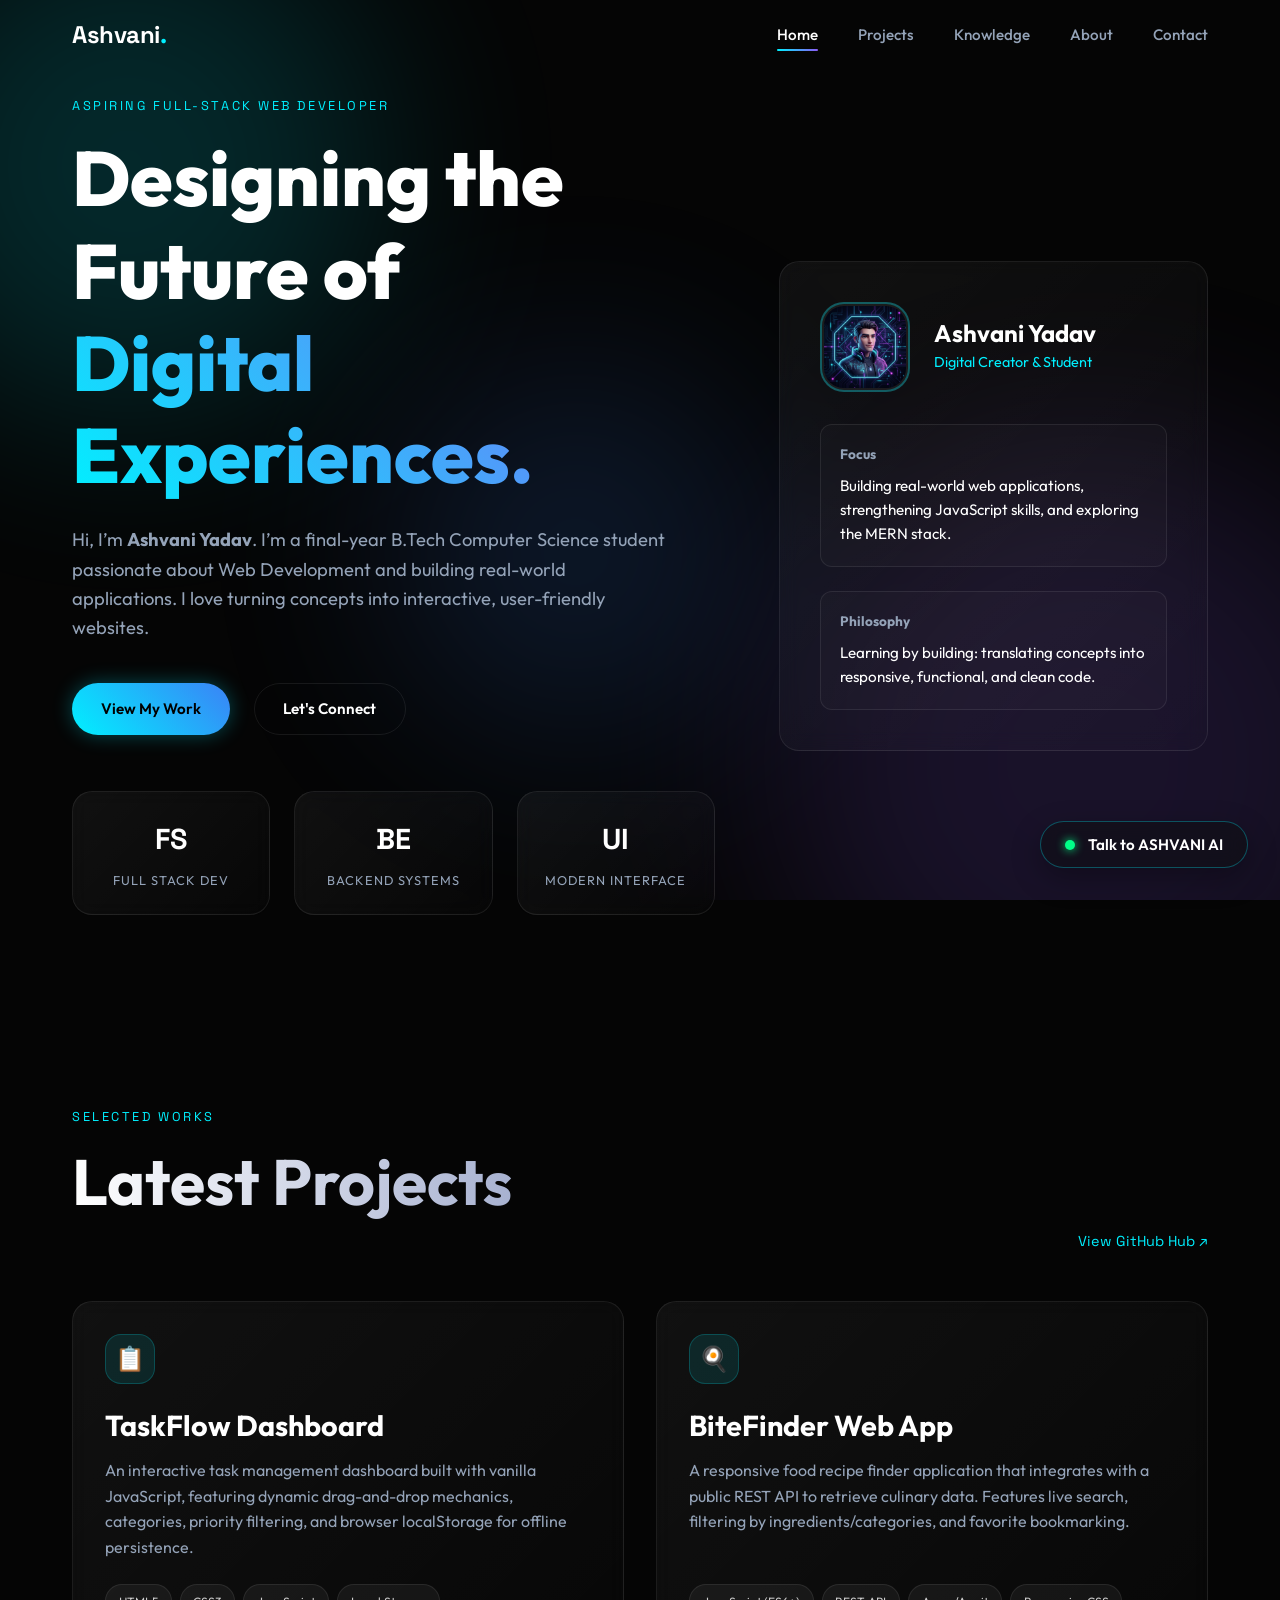
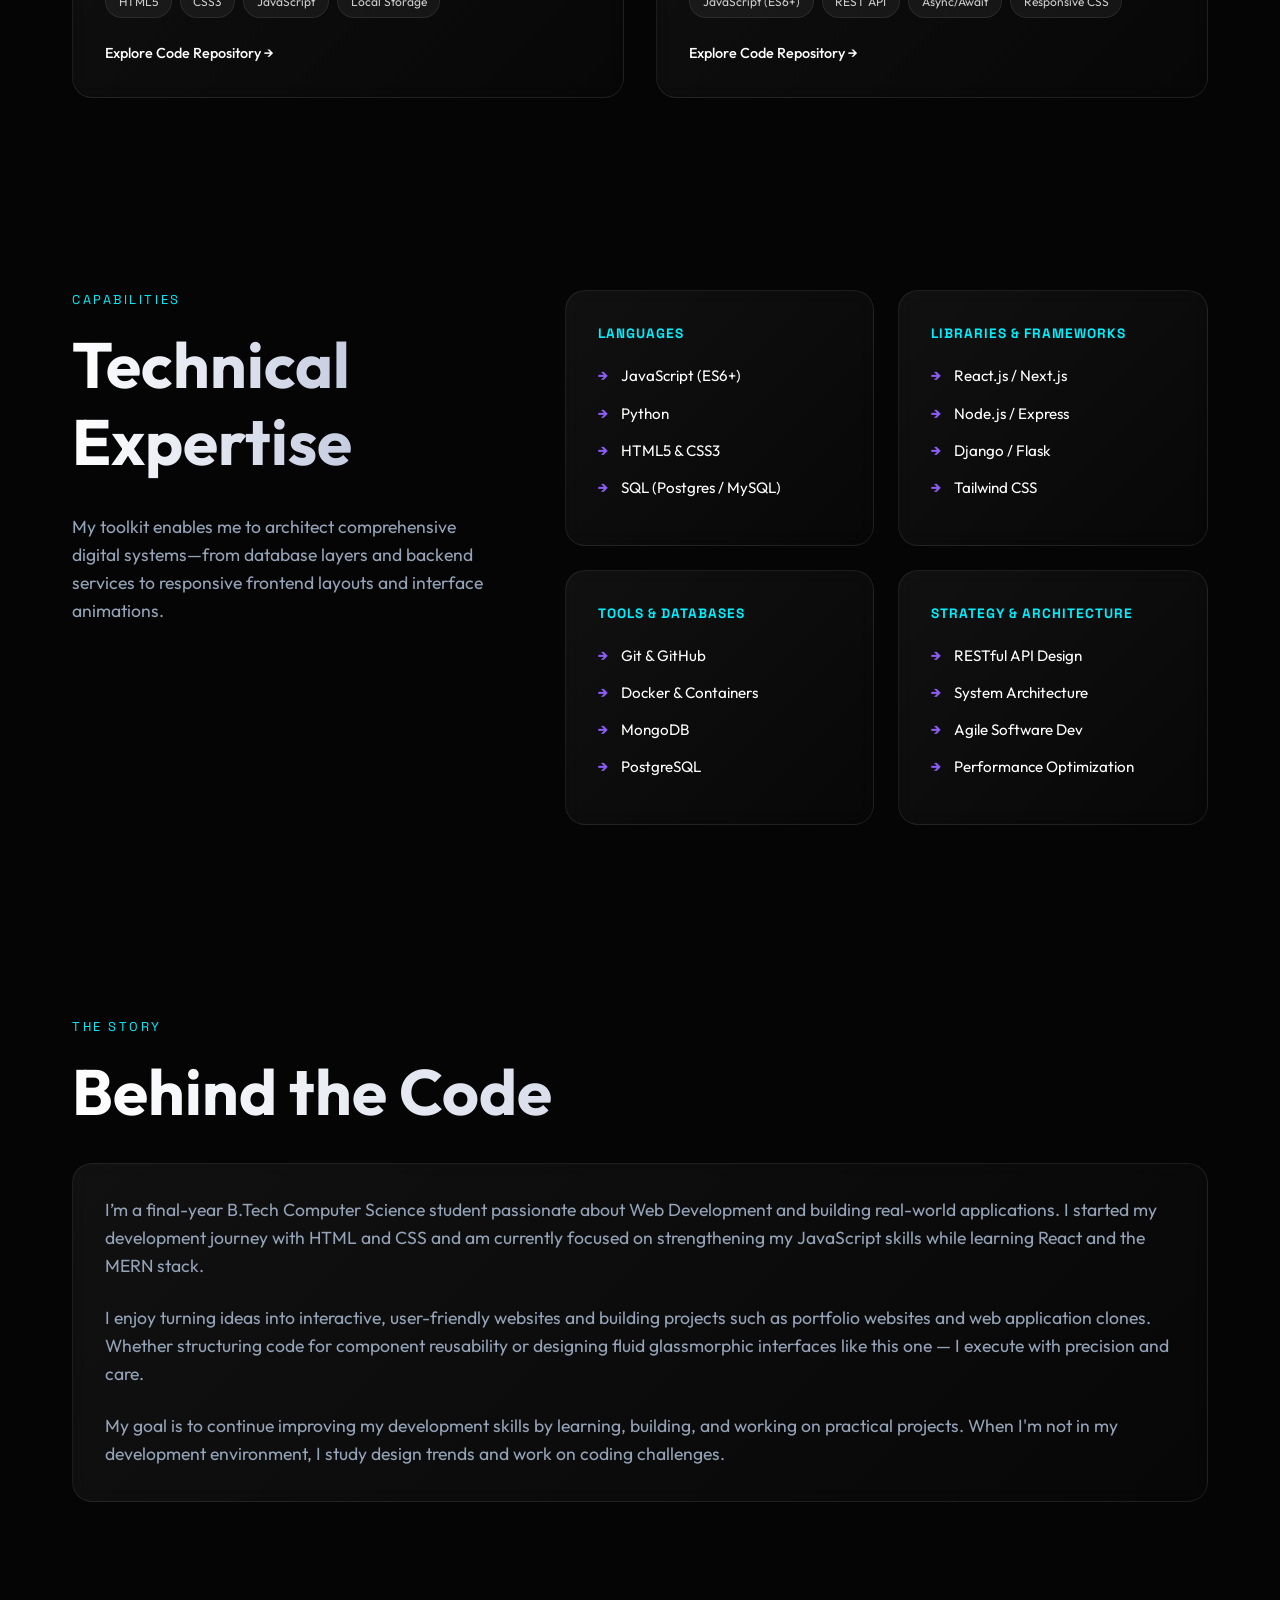
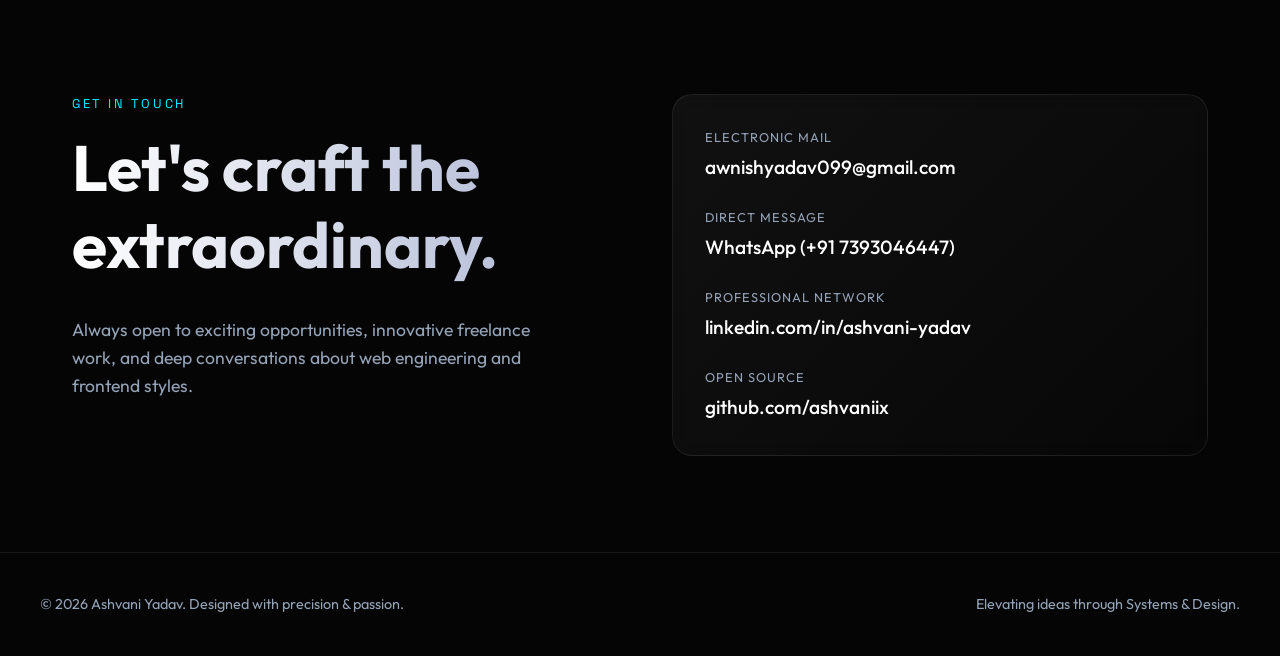
==== index.html @ 5582732b "Create personal portfolio website" ====
<!DOCTYPE html>
<html lang="en">
<head>
  <meta charset="UTF-8">
  <meta name="viewport" content="width=device-width, initial-scale=1.0">
  <title>Ashvani Yadav | Portfolio</title>
  <meta name="description" content="Ashvani Yadav is a final-year B.Tech CSE student and aspiring Full-Stack Web Developer passionate about building interactive, user-friendly web applications.">
  <link rel="stylesheet" href="style.css">
</head>
<body>

  <!-- Background Orbs for Dynamic Vibe -->
  <div class="bg-orbs">
    <div class="orb orb-1"></div>
    <div class="orb orb-2"></div>
    <div class="orb orb-3"></div>
  </div>

  <!-- Header / Navigation -->
  <header>
    <div class="nav-container">
      <a href="#home" class="logo">Ashvani<span>.</span></a>
      <nav class="nav-links">
        <a href="#home" class="active">Home</a>
        <a href="#projects">Projects</a>
        <a href="#skills">Knowledge</a>
        <a href="#about">About</a>
        <a href="#contact">Contact</a>
      </nav>
      <button class="mobile-menu-btn">☰</button>
    </div>
  </header>

  <!-- Main Content -->
  <main>
    
    <!-- Hero Section -->
    <section id="home" class="hero">
      <div class="hero-grid">
        <div class="hero-content reveal">
          <span class="section-tag">Aspiring Full-Stack Web Developer</span>
          <h1>Designing the Future of <span>Digital Experiences.</span></h1>
          <p>Hi, I’m <strong>Ashvani Yadav</strong>. I’m a final-year B.Tech Computer Science student passionate about Web Development and building real-world applications. I love turning concepts into interactive, user-friendly websites.</p>
          
          <div class="hero-actions">
            <a href="#projects" class="btn btn-primary">View My Work</a>
            <a href="#contact" class="btn btn-outline">Let's Connect</a>
          </div>

          <div class="stats-grid">
            <div class="glass-card stat-card">
              <div class="stat-value">FS</div>
              <div class="stat-label">Full Stack Dev</div>
            </div>
            <div class="glass-card stat-card">
              <div class="stat-value">BE</div>
              <div class="stat-label">Backend Systems</div>
            </div>
            <div class="glass-card stat-card">
              <div class="stat-value">UI</div>
              <div class="stat-label">Modern Interface</div>
            </div>
          </div>
        </div>

        <div class="hero-visual reveal">
          <div class="glass-card profile-card">
            <div class="profile-header">
              <img src="profile_avatar.png" alt="Ashvani Yadav Avatar" class="profile-img">
              <div class="profile-info">
                <h3>Ashvani Yadav</h3>
                <p>Digital Creator & Student</p>
              </div>
            </div>
            
            <div class="profile-details">
              <div class="detail-item">
                <h4>Focus</h4>
                <p>Building real-world web applications, strengthening JavaScript skills, and exploring the MERN stack.</p>
              </div>
              <div class="detail-item">
                <h4>Philosophy</h4>
                <p>Learning by building: translating concepts into responsive, functional, and clean code.</p>
              </div>
            </div>
          </div>
        </div>
      </div>
    </section>

    <!-- Projects Section -->
    <section id="projects" class="reveal">
      <div class="projects-header">
        <div>
          <span class="section-tag">Selected Works</span>
          <h2 class="section-title">Latest Projects</h2>
        </div>
        <a href="https://github.com/ashvaniix" target="_blank" class="view-all">View GitHub Hub ↗</a>
      </div>

      <div class="projects-grid">
        <!-- Project 1 -->
        <article class="glass-card project-card">
          <div class="project-icon">📋</div>
          <h3>TaskFlow Dashboard</h3>
          <p>An interactive task management dashboard built with vanilla JavaScript, featuring dynamic drag-and-drop mechanics, categories, priority filtering, and browser localStorage for offline persistence.</p>
          <div class="tech-stack">
            <span class="tech-pill">HTML5</span>
            <span class="tech-pill">CSS3</span>
            <span class="tech-pill">JavaScript</span>
            <span class="tech-pill">Local Storage</span>
          </div>
          <a href="https://github.com/ashvaniix/taskflow" target="_blank" class="project-link">Explore Code Repository →</a>
        </article>

        <!-- Project 2 -->
        <article class="glass-card project-card">
          <div class="project-icon">🍳</div>
          <h3>BiteFinder Web App</h3>
          <p>A responsive food recipe finder application that integrates with a public REST API to retrieve culinary data. Features live search, filtering by ingredients/categories, and favorite bookmarking.</p>
          <div class="tech-stack">
            <span class="tech-pill">JavaScript (ES6+)</span>
            <span class="tech-pill">REST API</span>
            <span class="tech-pill">Async/Await</span>
            <span class="tech-pill">Responsive CSS</span>
          </div>
          <a href="https://github.com/ashvaniix/bitefinder" target="_blank" class="project-link">Explore Code Repository →</a>
        </article>
      </div>
    </section>

    <!-- Skills Section -->
    <section id="skills" class="reveal">
      <div class="skills-grid">
        <div class="skills-content">
          <span class="section-tag">Capabilities</span>
          <h2 class="section-title">Technical Expertise</h2>
          <p>My toolkit enables me to architect comprehensive digital systems—from database layers and backend services to responsive frontend layouts and interface animations.</p>
        </div>

        <div class="skills-cards">
          <div class="glass-card skill-card">
            <h4>Languages</h4>
            <ul class="skill-list">
              <li>JavaScript (ES6+)</li>
              <li>Python</li>
              <li>HTML5 & CSS3</li>
              <li>SQL (Postgres / MySQL)</li>
            </ul>
          </div>
          <div class="glass-card skill-card">
            <h4>Libraries & Frameworks</h4>
            <ul class="skill-list">
              <li>React.js / Next.js</li>
              <li>Node.js / Express</li>
              <li>Django / Flask</li>
              <li>Tailwind CSS</li>
            </ul>
          </div>
          <div class="glass-card skill-card">
            <h4>Tools & Databases</h4>
            <ul class="skill-list">
              <li>Git & GitHub</li>
              <li>Docker & Containers</li>
              <li>MongoDB</li>
              <li>PostgreSQL</li>
            </ul>
          </div>
          <div class="glass-card skill-card">
            <h4>Strategy & Architecture</h4>
            <ul class="skill-list">
              <li>RESTful API Design</li>
              <li>System Architecture</li>
              <li>Agile Software Dev</li>
              <li>Performance Optimization</li>
            </ul>
          </div>
        </div>
      </div>
    </section>

    <!-- About Section -->
    <section id="about" class="reveal">
      <span class="section-tag">The Story</span>
      <h2 class="section-title">Behind the Code</h2>
      <div class="glass-card">
        <p style="font-size: 1.1rem; color: var(--text-muted); margin-bottom: 1.5rem;">
          I’m a final-year B.Tech Computer Science student passionate about Web Development and building real-world applications. I started my development journey with HTML and CSS and am currently focused on strengthening my JavaScript skills while learning React and the MERN stack.
        </p>
        <p style="font-size: 1.1rem; color: var(--text-muted); margin-bottom: 1.5rem;">
          I enjoy turning ideas into interactive, user-friendly websites and building projects such as portfolio websites and web application clones. Whether structuring code for component reusability or designing fluid glassmorphic interfaces like this one — I execute with precision and care.
        </p>
        <p style="font-size: 1.1rem; color: var(--text-muted);">
          My goal is to continue improving my development skills by learning, building, and working on practical projects. When I'm not in my development environment, I study design trends and work on coding challenges.
        </p>
      </div>
    </section>

    <!-- Contact Section -->
    <section id="contact" class="reveal">
      <div class="contact-grid">
        <div class="contact-content">
          <span class="section-tag">Get in Touch</span>
          <h2 class="section-title">Let's craft the extraordinary.</h2>
          <p>Always open to exciting opportunities, innovative freelance work, and deep conversations about web engineering and frontend styles.</p>
        </div>

        <div class="glass-card contact-links">
          <div class="contact-item">
            <span>Electronic Mail</span>
            <a href="mailto:awnishyadav099@gmail.com">awnishyadav099@gmail.com</a>
          </div>
          <div class="contact-item">
            <span>Direct Message</span>
            <a href="https://wa.me/917393046447" target="_blank">WhatsApp (+91 7393046447)</a>
          </div>
          <div class="contact-item">
            <span>Professional Network</span>
            <a href="https://www.linkedin.com/in/ashvani-yadav-378033320" target="_blank">linkedin.com/in/ashvani-yadav</a>
          </div>
          <div class="contact-item">
            <span>Open Source</span>
            <a href="https://github.com/ashvaniix" target="_blank">github.com/ashvaniix</a>
          </div>
        </div>
      </div>
    </section>

  </main>

  <!-- Footer -->
  <footer>
    <div class="footer-content">
      <p>&copy; 2026 Ashvani Yadav. Designed with precision & passion.</p>
      <p>Elevating ideas through Systems & Design.</p>
    </div>
  </footer>

  <!-- Interactive AI Assistant / Chat-Widget -->
  <div class="chat-widget">
    <div class="chat-panel" id="chat-panel">
      <div class="chat-header">
        <h4>ASHVANI AI</h4>
        <p>Interactive Portfolio Assistant</p>
      </div>
      <div class="chat-messages" id="chat-messages">
        <div class="message bot">
          Welcome! I am an AI representation of Ashvani's portfolio. How can I assist your exploration today?
        </div>
        <div id="typing-indicator" class="typing-indicator">
          <div class="typing-dot"></div>
          <div class="typing-dot"></div>
          <div class="typing-dot"></div>
        </div>
      </div>
      <div class="chat-options">
        <button class="chat-btn" data-question="skills">Highlight Skills</button>
        <button class="chat-btn" data-question="projects">Top Projects</button>
        <button class="chat-btn" data-question="availability">Work Status</button>
        <button class="chat-btn" data-question="contact">Get Contact Info</button>
      </div>
    </div>
    <button class="chat-toggle" id="chat-toggle">
      <div class="status-dot"></div>
      Talk to ASHVANI AI
    </button>
  </div>

  <script src="main.js"></script>
</body>
</html>
---- style.css ----
@import url('https://fonts.googleapis.com/css2?family=Outfit:wght@300;400;500;600;700;800&family=Space+Grotesk:wght@400;500;600;700&display=swap');

:root {
  --bg-deep: #050505;
  --bg-surface: #0f1014;
  --bg-surface-light: rgba(255, 255, 255, 0.03);
  --text-main: #ffffff;
  --text-muted: #94a3b8;
  --accent-cyan: #00f0ff;
  --accent-blue: #3b82f6;
  --accent-purple: #8b5cf6;
  --glass-border: rgba(255, 255, 255, 0.08);
  --glass-bg: rgba(15, 16, 20, 0.6);
  --font-main: 'Outfit', sans-serif;
  --font-mono: 'Space Grotesk', sans-serif;
}

* {
  box-sizing: border-box;
  margin: 0;
  padding: 0;
}

html {
  scroll-behavior: smooth;
}

body {
  font-family: var(--font-main);
  background-color: var(--bg-deep);
  color: var(--text-main);
  line-height: 1.6;
  overflow-x: hidden;
  position: relative;
}

/* Background Animations */
.bg-orbs {
  position: fixed;
  top: 0;
  left: 0;
  width: 100vw;
  height: 100vh;
  z-index: -1;
  overflow: hidden;
  pointer-events: none;
}

.orb {
  position: absolute;
  border-radius: 50%;
  filter: blur(100px);
  opacity: 0.15;
  animation: float 20s infinite ease-in-out alternate;
}

.orb-1 {
  width: 40vw;
  height: 40vw;
  background: var(--accent-cyan);
  top: -10%;
  left: -10%;
  animation-duration: 25s;
}

.orb-2 {
  width: 50vw;
  height: 50vw;
  background: var(--accent-purple);
  bottom: -20%;
  right: -10%;
  animation-duration: 30s;
  animation-direction: alternate-reverse;
}

.orb-3 {
  width: 30vw;
  height: 30vw;
  background: var(--accent-blue);
  top: 40%;
  left: 30%;
  animation-duration: 40s;
}

@keyframes float {
  0% { transform: translate(0, 0) rotate(0deg) scale(1); }
  100% { transform: translate(50px, 50px) rotate(10deg) scale(1.1); }
}

/* Glassmorphism Classes */
.glass {
  background: var(--glass-bg);
  backdrop-filter: blur(16px);
  -webkit-backdrop-filter: blur(16px);
  border: 1px solid var(--glass-border);
  box-shadow: 0 4px 30px rgba(0, 0, 0, 0.1);
}

.glass-card {
  background: linear-gradient(135deg, rgba(255, 255, 255, 0.05) 0%, rgba(255, 255, 255, 0.01) 100%);
  backdrop-filter: blur(10px);
  -webkit-backdrop-filter: blur(10px);
  border: 1px solid var(--glass-border);
  border-radius: 20px;
  padding: 2rem;
  transition: transform 0.4s cubic-bezier(0.175, 0.885, 0.32, 1.275), box-shadow 0.4s ease, border-color 0.4s ease;
  position: relative;
  overflow: hidden;
}

.glass-card::before {
  content: '';
  position: absolute;
  top: 0;
  left: -100%;
  width: 50%;
  height: 100%;
  background: linear-gradient(90deg, transparent, rgba(255,255,255,0.05), transparent);
  transform: skewX(-20deg);
  transition: 0.5s;
  pointer-events: none;
}

.glass-card:hover {
  transform: translateY(-10px);
  border-color: rgba(255, 255, 255, 0.2);
  box-shadow: 0 20px 40px rgba(0, 0, 0, 0.4), 0 0 20px rgba(0, 240, 255, 0.1);
}

.glass-card:hover::before {
  left: 150%;
}

/* Header */
header {
  position: fixed;
  top: 0;
  width: 100%;
  z-index: 1000;
  padding: 1rem 0;
  transition: all 0.3s ease;
}

header.scrolled {
  padding: 0.5rem 0;
  background: rgba(5, 5, 5, 0.85);
  backdrop-filter: blur(20px);
  -webkit-backdrop-filter: blur(20px);
  border-bottom: 1px solid var(--glass-border);
}

.nav-container {
  max-width: 1200px;
  margin: 0 auto;
  padding: 0 2rem;
  display: flex;
  justify-content: space-between;
  align-items: center;
}

.logo {
  font-family: var(--font-mono);
  font-size: 1.5rem;
  font-weight: 700;
  color: var(--text-main);
  text-decoration: none;
  letter-spacing: -0.5px;
  position: relative;
}

.logo span {
  color: var(--accent-cyan);
}

.nav-links {
  display: flex;
  gap: 2.5rem;
}

.nav-links a {
  color: var(--text-muted);
  text-decoration: none;
  font-size: 0.95rem;
  font-weight: 500;
  transition: color 0.3s ease;
  position: relative;
}

.nav-links a::after {
  content: '';
  position: absolute;
  bottom: -4px;
  left: 0;
  width: 0%;
  height: 2px;
  background: linear-gradient(90deg, var(--accent-cyan), var(--accent-purple));
  transition: width 0.3s ease;
  border-radius: 2px;
}

.nav-links a:hover, .nav-links a.active {
  color: var(--text-main);
}

.nav-links a:hover::after, .nav-links a.active::after {
  width: 100%;
}

.mobile-menu-btn {
  display: none;
  background: none;
  border: none;
  color: white;
  font-size: 1.5rem;
  cursor: pointer;
}

/* Buttons */
.btn {
  display: inline-flex;
  align-items: center;
  justify-content: center;
  padding: 0.8rem 1.8rem;
  border-radius: 50px;
  font-weight: 600;
  font-size: 0.95rem;
  text-decoration: none;
  transition: all 0.3s ease;
  cursor: pointer;
  border: none;
  position: relative;
  overflow: hidden;
  z-index: 1;
}

.btn-primary {
  background: linear-gradient(45deg, var(--accent-cyan), var(--accent-blue));
  color: #000;
  box-shadow: 0 0 20px rgba(0, 240, 255, 0.3);
}

.btn-primary:hover {
  box-shadow: 0 0 30px rgba(0, 240, 255, 0.5);
  transform: translateY(-2px);
}

.btn-primary::before {
  content: '';
  position: absolute;
  top: 0;
  left: 0;
  width: 100%;
  height: 100%;
  background: linear-gradient(45deg, var(--accent-blue), var(--accent-purple));
  z-index: -1;
  transition: opacity 0.3s ease;
  opacity: 0;
}

.btn-primary:hover::before {
  opacity: 1;
}

.btn-outline {
  background: transparent;
  color: var(--text-main);
  border: 1px solid var(--glass-border);
}

.btn-outline:hover {
  background: rgba(255, 255, 255, 0.05);
  border-color: rgba(255, 255, 255, 0.2);
  transform: translateY(-2px);
}

/* Layout */
section {
  padding: 6rem 2rem;
  max-width: 1200px;
  margin: 0 auto;
}

.section-tag {
  font-family: var(--font-mono);
  text-transform: uppercase;
  letter-spacing: 0.2em;
  font-size: 0.8rem;
  color: var(--accent-cyan);
  margin-bottom: 1rem;
  display: block;
}

h1, h2, h3 {
  line-height: 1.2;
}

.section-title {
  font-size: clamp(2.5rem, 5vw, 4rem);
  font-weight: 700;
  margin-bottom: 2rem;
  background: linear-gradient(to right, #ffffff, #a8b2d1);
  -webkit-background-clip: text;
  -webkit-text-fill-color: transparent;
}

/* Hero Section */
.hero {
  min-height: 100vh;
  display: flex;
  align-items: center;
  padding-top: 6rem;
}

.hero-grid {
  display: grid;
  grid-template-columns: 1.2fr 0.8fr;
  gap: 4rem;
  align-items: center;
}

.hero-content h1 {
  font-size: clamp(3rem, 6vw, 5rem);
  font-weight: 800;
  margin-bottom: 1.5rem;
}

.hero-content h1 span {
  display: block;
  background: linear-gradient(45deg, var(--accent-cyan), var(--accent-purple));
  -webkit-background-clip: text;
  -webkit-text-fill-color: transparent;
}

.hero-content p {
  font-size: 1.15rem;
  color: var(--text-muted);
  max-width: 600px;
  margin-bottom: 2.5rem;
}

.hero-actions {
  display: flex;
  gap: 1.5rem;
  margin-bottom: 3.5rem;
}

.stats-grid {
  display: grid;
  grid-template-columns: repeat(3, 1fr);
  gap: 1.5rem;
}

.stat-card {
  text-align: center;
  padding: 1.5rem;
}

.stat-value {
  font-family: var(--font-mono);
  font-size: 1.8rem;
  font-weight: 700;
  color: var(--text-main);
  margin-bottom: 0.5rem;
}

.stat-label {
  font-size: 0.8rem;
  color: var(--text-muted);
  text-transform: uppercase;
  letter-spacing: 1px;
}

.hero-visual {
  position: relative;
}

.profile-card {
  padding: 2.5rem;
}

.profile-header {
  display: flex;
  align-items: center;
  gap: 1.5rem;
  margin-bottom: 2rem;
}

.profile-img {
  width: 90px;
  height: 90px;
  border-radius: 24px;
  object-fit: cover;
  border: 2px solid rgba(0, 240, 255, 0.3);
  padding: 2px;
  background: rgba(255, 255, 255, 0.05);
}

.profile-info h3 {
  font-size: 1.5rem;
  font-weight: 700;
}

.profile-info p {
  color: var(--accent-cyan);
  font-size: 0.9rem;
  margin-top: 0.2rem;
}

.profile-details {
  display: flex;
  flex-direction: column;
  gap: 1.5rem;
}

.detail-item {
  background: rgba(255, 255, 255, 0.02);
  border: 1px solid var(--glass-border);
  border-radius: 12px;
  padding: 1.2rem;
}

.detail-item h4 {
  font-size: 0.85rem;
  color: var(--text-muted);
  margin-bottom: 0.5rem;
}

.detail-item p {
  font-size: 0.95rem;
}

/* Projects Section */
.projects-header {
  display: flex;
  justify-content: space-between;
  align-items: flex-end;
  margin-bottom: 3rem;
}

.view-all {
  color: var(--accent-cyan);
  text-decoration: none;
  font-family: var(--font-mono);
  font-size: 0.9rem;
  display: flex;
  align-items: center;
  gap: 0.5rem;
  transition: gap 0.3s ease;
}

.view-all:hover {
  gap: 0.8rem;
  text-decoration: underline;
}

.projects-grid {
  display: grid;
  grid-template-columns: repeat(2, 1fr);
  gap: 2rem;
}

.project-card {
  display: flex;
  flex-direction: column;
}

.project-icon {
  width: 50px;
  height: 50px;
  background: rgba(0, 240, 255, 0.1);
  border: 1px solid rgba(0, 240, 255, 0.2);
  border-radius: 16px;
  display: flex;
  align-items: center;
  justify-content: center;
  font-size: 1.5rem;
  color: var(--accent-cyan);
  margin-bottom: 1.5rem;
}

.project-card h3 {
  font-size: 1.8rem;
  margin-bottom: 1rem;
}

.project-card p {
  color: var(--text-muted);
  font-size: 1rem;
  margin-bottom: 1.5rem;
  flex-grow: 1;
}

.tech-stack {
  display: flex;
  flex-wrap: wrap;
  gap: 0.5rem;
  margin-bottom: 1.5rem;
}

.tech-pill {
  font-size: 0.75rem;
  padding: 0.4rem 0.8rem;
  border-radius: 50px;
  background: rgba(255, 255, 255, 0.05);
  border: 1px solid var(--glass-border);
  color: #ccc;
}

.project-link {
  display: inline-flex;
  align-items: center;
  gap: 0.5rem;
  color: var(--text-main);
  text-decoration: none;
  font-weight: 500;
  font-size: 0.9rem;
  transition: color 0.3s;
}

.project-link:hover {
  color: var(--accent-cyan);
}

/* Skills Section */
.skills-grid {
  display: grid;
  grid-template-columns: 0.8fr 1.2fr;
  gap: 4rem;
}

.skills-content p {
  color: var(--text-muted);
  font-size: 1.1rem;
  margin-bottom: 2rem;
}

.skills-cards {
  display: grid;
  grid-template-columns: repeat(2, 1fr);
  gap: 1.5rem;
}

.skill-card h4 {
  font-family: var(--font-mono);
  font-size: 0.85rem;
  color: var(--accent-cyan);
  text-transform: uppercase;
  letter-spacing: 1px;
  margin-bottom: 1.2rem;
}

.skill-list {
  list-style: none;
}

.skill-list li {
  margin-bottom: 0.8rem;
  display: flex;
  align-items: center;
  gap: 0.8rem;
  font-size: 0.95rem;
}

.skill-list li::before {
  content: '→';
  color: var(--accent-purple);
  font-weight: bold;
}

/* Contact Section */
.contact-grid {
  display: grid;
  grid-template-columns: 1fr 1fr;
  gap: 4rem;
}

.contact-content p {
  color: var(--text-muted);
  font-size: 1.1rem;
  max-width: 500px;
}

.contact-links {
  display: flex;
  flex-direction: column;
  gap: 1.5rem;
}

.contact-item {
  display: flex;
  flex-direction: column;
}

.contact-item span {
  font-size: 0.8rem;
  color: var(--text-muted);
  margin-bottom: 0.3rem;
  text-transform: uppercase;
  letter-spacing: 1px;
}

.contact-item a {
  color: var(--text-main);
  text-decoration: none;
  font-size: 1.2rem;
  font-weight: 500;
  transition: color 0.3s;
}

.contact-item a:hover {
  color: var(--accent-cyan);
}

/* Footer */
footer {
  border-top: 1px solid var(--glass-border);
  padding: 2.5rem 2rem;
  text-align: center;
}

.footer-content {
  max-width: 1200px;
  margin: 0 auto;
  display: flex;
  justify-content: space-between;
  align-items: center;
  color: var(--text-muted);
  font-size: 0.9rem;
}

/* Chatbot Widget */
.chat-widget {
  position: fixed;
  bottom: 2rem;
  right: 2rem;
  z-index: 1000;
  display: flex;
  flex-direction: column;
  align-items: flex-end;
}

.chat-toggle {
  background: var(--glass-bg);
  backdrop-filter: blur(10px);
  -webkit-backdrop-filter: blur(10px);
  border: 1px solid rgba(0, 240, 255, 0.3);
  color: white;
  padding: 0.8rem 1.5rem;
  border-radius: 50px;
  display: flex;
  align-items: center;
  gap: 0.8rem;
  cursor: pointer;
  font-family: var(--font-main);
  font-size: 0.95rem;
  font-weight: 600;
  box-shadow: 0 10px 30px rgba(0, 0, 0, 0.3);
  transition: all 0.3s;
}

.chat-toggle:hover {
  transform: translateY(-5px);
  border-color: var(--accent-cyan);
  box-shadow: 0 10px 40px rgba(0, 240, 255, 0.2);
}

.status-dot {
  width: 10px;
  height: 10px;
  background: #00ff88;
  border-radius: 50%;
  box-shadow: 0 0 10px #00ff88;
  animation: pulse 2s infinite;
}

@keyframes pulse {
  0% { transform: scale(1); box-shadow: 0 0 0 0 rgba(0, 255, 136, 0.7); }
  70% { transform: scale(1.1); box-shadow: 0 0 0 10px rgba(0, 255, 136, 0); }
  100% { transform: scale(1); box-shadow: 0 0 0 0 rgba(0, 255, 136, 0); }
}

.chat-panel {
  width: 350px;
  max-height: 500px;
  background: rgba(10, 12, 16, 0.95);
  backdrop-filter: blur(20px);
  -webkit-backdrop-filter: blur(20px);
  border: 1px solid var(--glass-border);
  border-radius: 24px;
  margin-bottom: 1rem;
  overflow: hidden;
  display: flex;
  flex-direction: column;
  transform: translateY(20px);
  opacity: 0;
  pointer-events: none;
  transition: all 0.4s cubic-bezier(0.175, 0.885, 0.32, 1.275);
}

.chat-panel.active {
  transform: translateY(0);
  opacity: 1;
  pointer-events: auto;
}

.chat-header {
  padding: 1.2rem 1.5rem;
  background: linear-gradient(90deg, rgba(0, 240, 255, 0.1), transparent);
  border-bottom: 1px solid var(--glass-border);
}

.chat-header h4 {
  font-size: 1rem;
  color: white;
  margin-bottom: 0.2rem;
}

.chat-header p {
  font-size: 0.75rem;
  color: var(--text-muted);
}

.chat-messages {
  padding: 1.5rem;
  flex-grow: 1;
  overflow-y: auto;
  display: flex;
  flex-direction: column;
  gap: 1rem;
  max-height: 300px;
}

.message {
  max-width: 85%;
  padding: 0.8rem 1.2rem;
  font-size: 0.9rem;
  line-height: 1.5;
  animation: messageSlideIn 0.3s ease;
}

@keyframes messageSlideIn {
  from { opacity: 0; transform: translateY(10px); }
  to { opacity: 1; transform: translateY(0); }
}

.message.bot {
  background: rgba(255, 255, 255, 0.05);
  border: 1px solid var(--glass-border);
  border-radius: 20px 20px 20px 4px;
  color: var(--text-main);
  align-self: flex-start;
}

.message.user {
  background: linear-gradient(45deg, var(--accent-cyan), var(--accent-blue));
  color: #000;
  font-weight: 500;
  border-radius: 20px 20px 4px 20px;
  align-self: flex-end;
}

.chat-options {
  padding: 1rem 1.5rem 1.5rem;
  border-top: 1px solid var(--glass-border);
  display: flex;
  flex-wrap: wrap;
  gap: 0.5rem;
}

.chat-btn {
  background: rgba(255, 255, 255, 0.05);
  border: 1px solid var(--glass-border);
  color: var(--text-main);
  padding: 0.6rem 1rem;
  border-radius: 50px;
  font-size: 0.8rem;
  cursor: pointer;
  transition: all 0.2s;
  font-family: var(--font-main);
}

.chat-btn:hover {
  background: rgba(0, 240, 255, 0.1);
  border-color: rgba(0, 240, 255, 0.4);
  color: var(--accent-cyan);
}

.typing-indicator {
  display: none;
  padding: 0.8rem 1.2rem;
  background: rgba(255, 255, 255, 0.05);
  border-radius: 20px 20px 20px 4px;
  align-self: flex-start;
  width: fit-content;
  border: 1px solid var(--glass-border);
}

.typing-indicator.active {
  display: flex;
  gap: 4px;
}

.typing-dot {
  width: 6px;
  height: 6px;
  background: var(--text-muted);
  border-radius: 50%;
  animation: typing 1.4s infinite ease-in-out both;
}

.typing-dot:nth-child(1) { animation-delay: -0.32s; }
.typing-dot:nth-child(2) { animation-delay: -0.16s; }

@keyframes typing {
  0%, 80%, 100% { transform: scale(0); }
  40% { transform: scale(1); }
}

/* Animations Scroll Reveal */
.reveal {
  opacity: 0;
  transform: translateY(30px);
  transition: all 0.8s cubic-bezier(0.5, 0, 0, 1);
}

.reveal.active {
  opacity: 1;
  transform: translateY(0);
}

/* Responsive */
@media (max-width: 992px) {
  .hero-grid, .skills-grid, .contact-grid {
    grid-template-columns: 1fr;
    gap: 3rem;
  }
  
  .hero {
    padding-top: 8rem;
  }
}

@media (max-width: 768px) {
  .nav-links {
    position: fixed;
    top: 70px;
    left: 0;
    width: 100%;
    background: rgba(10, 12, 16, 0.98);
    backdrop-filter: blur(20px);
    -webkit-backdrop-filter: blur(20px);
    flex-direction: column;
    padding: 2rem;
    text-align: center;
    border-bottom: 1px solid var(--glass-border);
    transform: translateY(-150%);
    transition: transform 0.4s ease;
    z-index: 999;
  }
  
  .nav-links.active {
    transform: translateY(0);
  }
  
  .mobile-menu-btn {
    display: block;
  }
  
  .projects-grid, .skills-cards {
    grid-template-columns: 1fr;
  }
  
  .section-title {
    font-size: 2.5rem;
  }
  
  .stats-grid {
    grid-template-columns: 1fr;
  }
  
  .footer-content {
    flex-direction: column;
    gap: 1rem;
  }

  .chat-widget {
    bottom: 1rem;
    right: 1rem;
  }

  .chat-panel {
    width: calc(100vw - 2rem);
  }
}
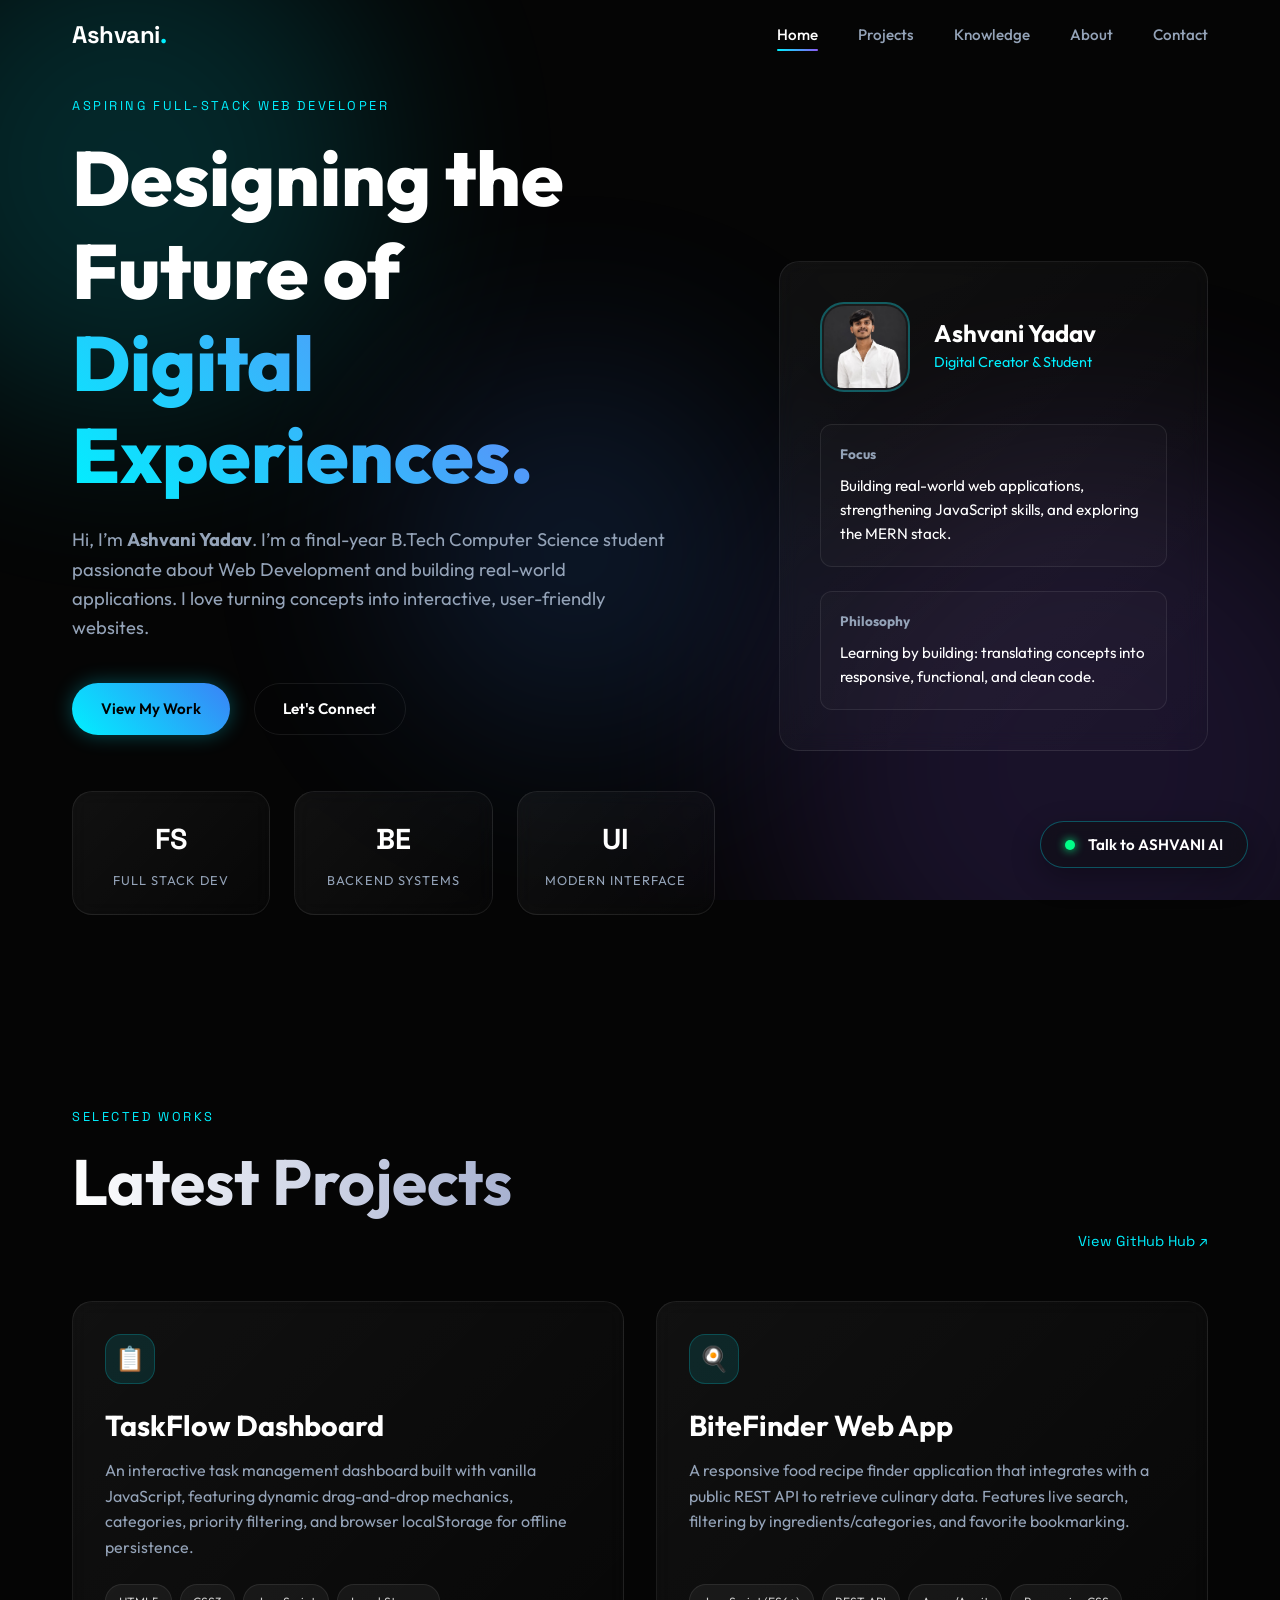
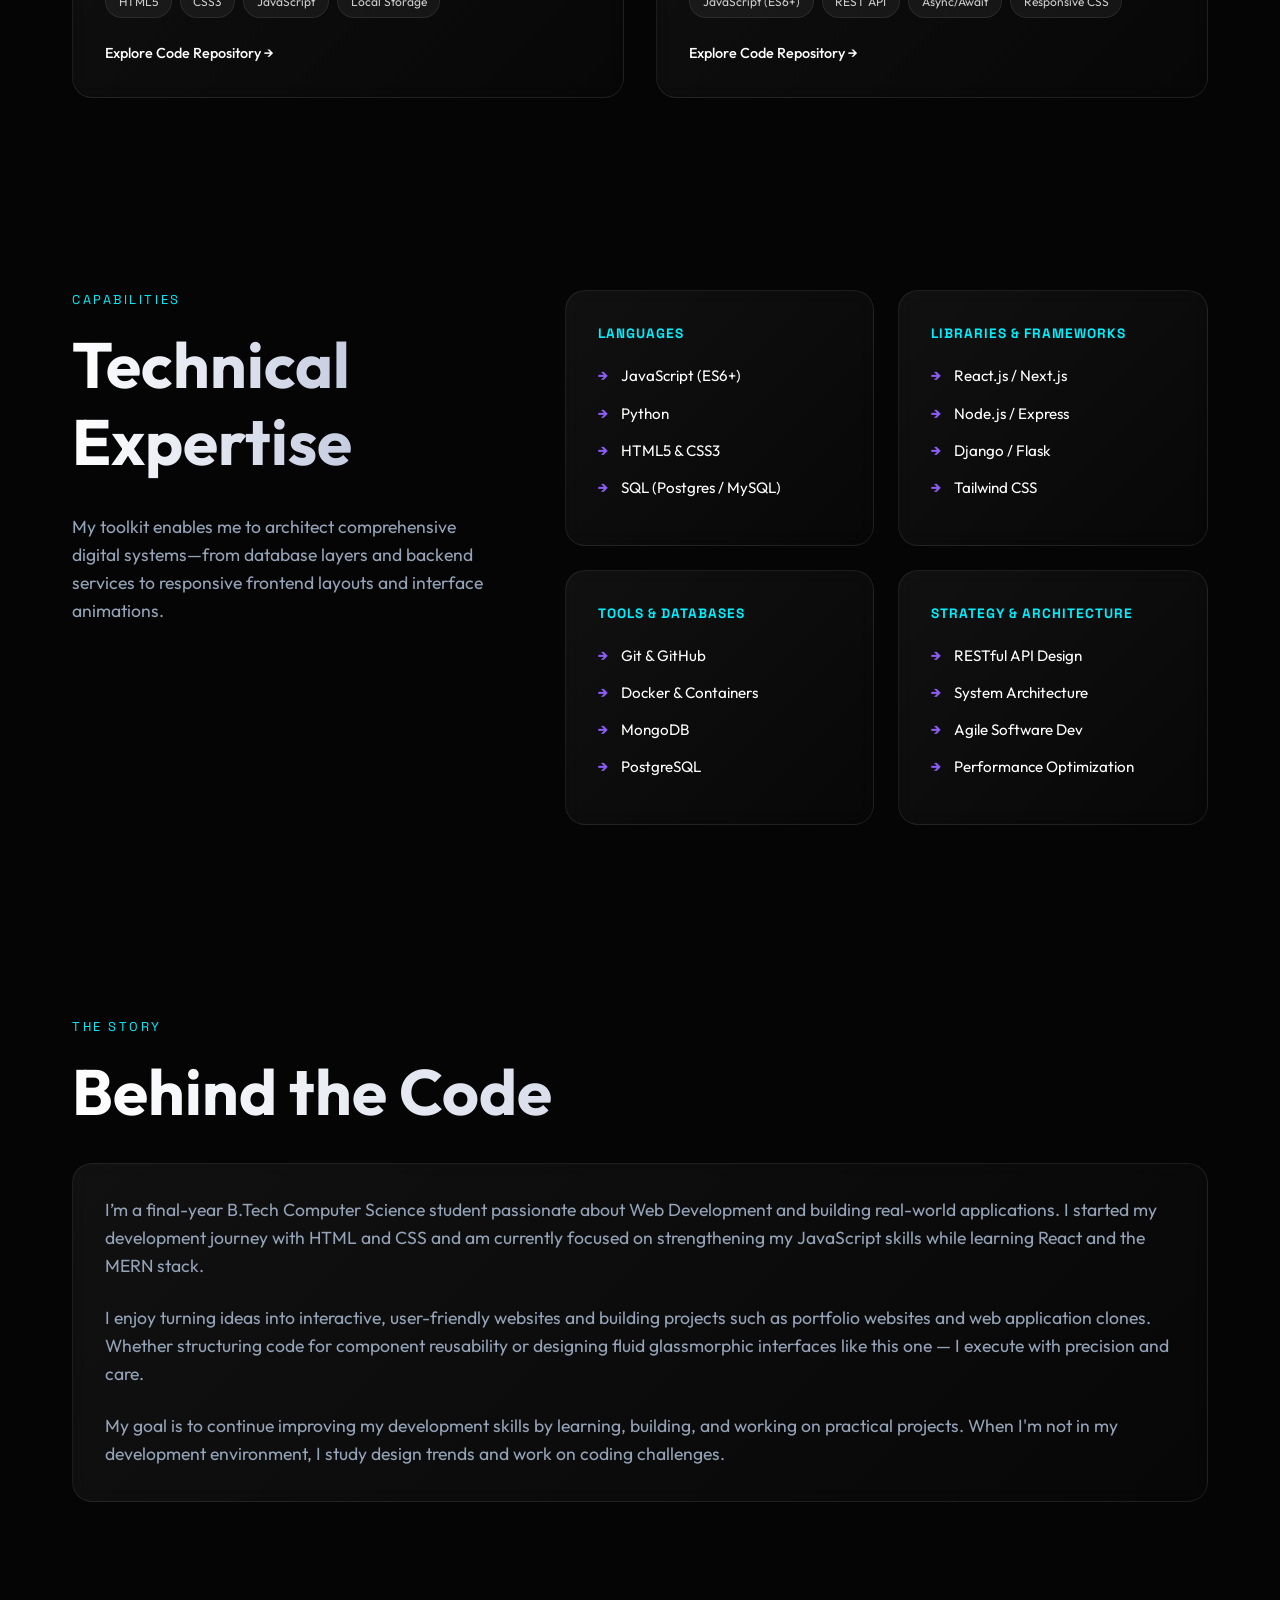
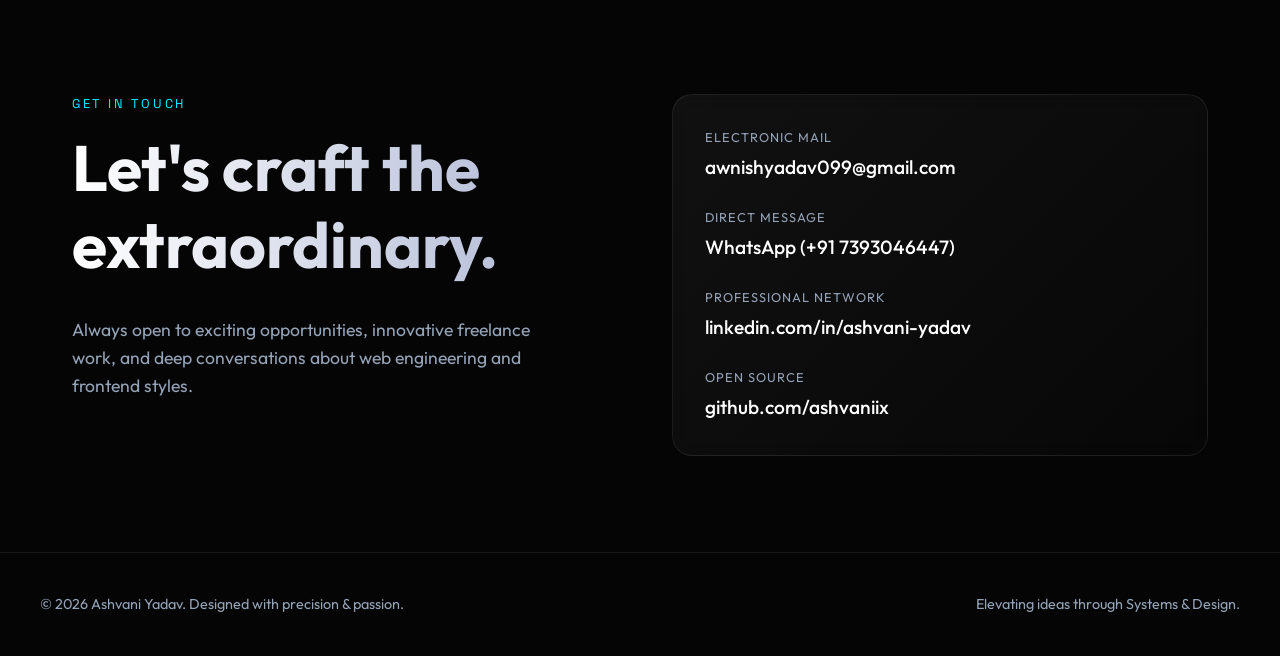
==== commit dea1b8e6: "Update profile picture" ====
--- a/index.html
+++ b/index.html
@@ -66,7 +66,7 @@
         <div class="hero-visual reveal">
           <div class="glass-card profile-card">
             <div class="profile-header">
-              <img src="profile_avatar.png" alt="Ashvani Yadav Avatar" class="profile-img">
+              <img src="my-profile.png" alt="Ashvani Yadav Avatar" class="profile-img">
               <div class="profile-info">
                 <h3>Ashvani Yadav</h3>
                 <p>Digital Creator & Student</p>
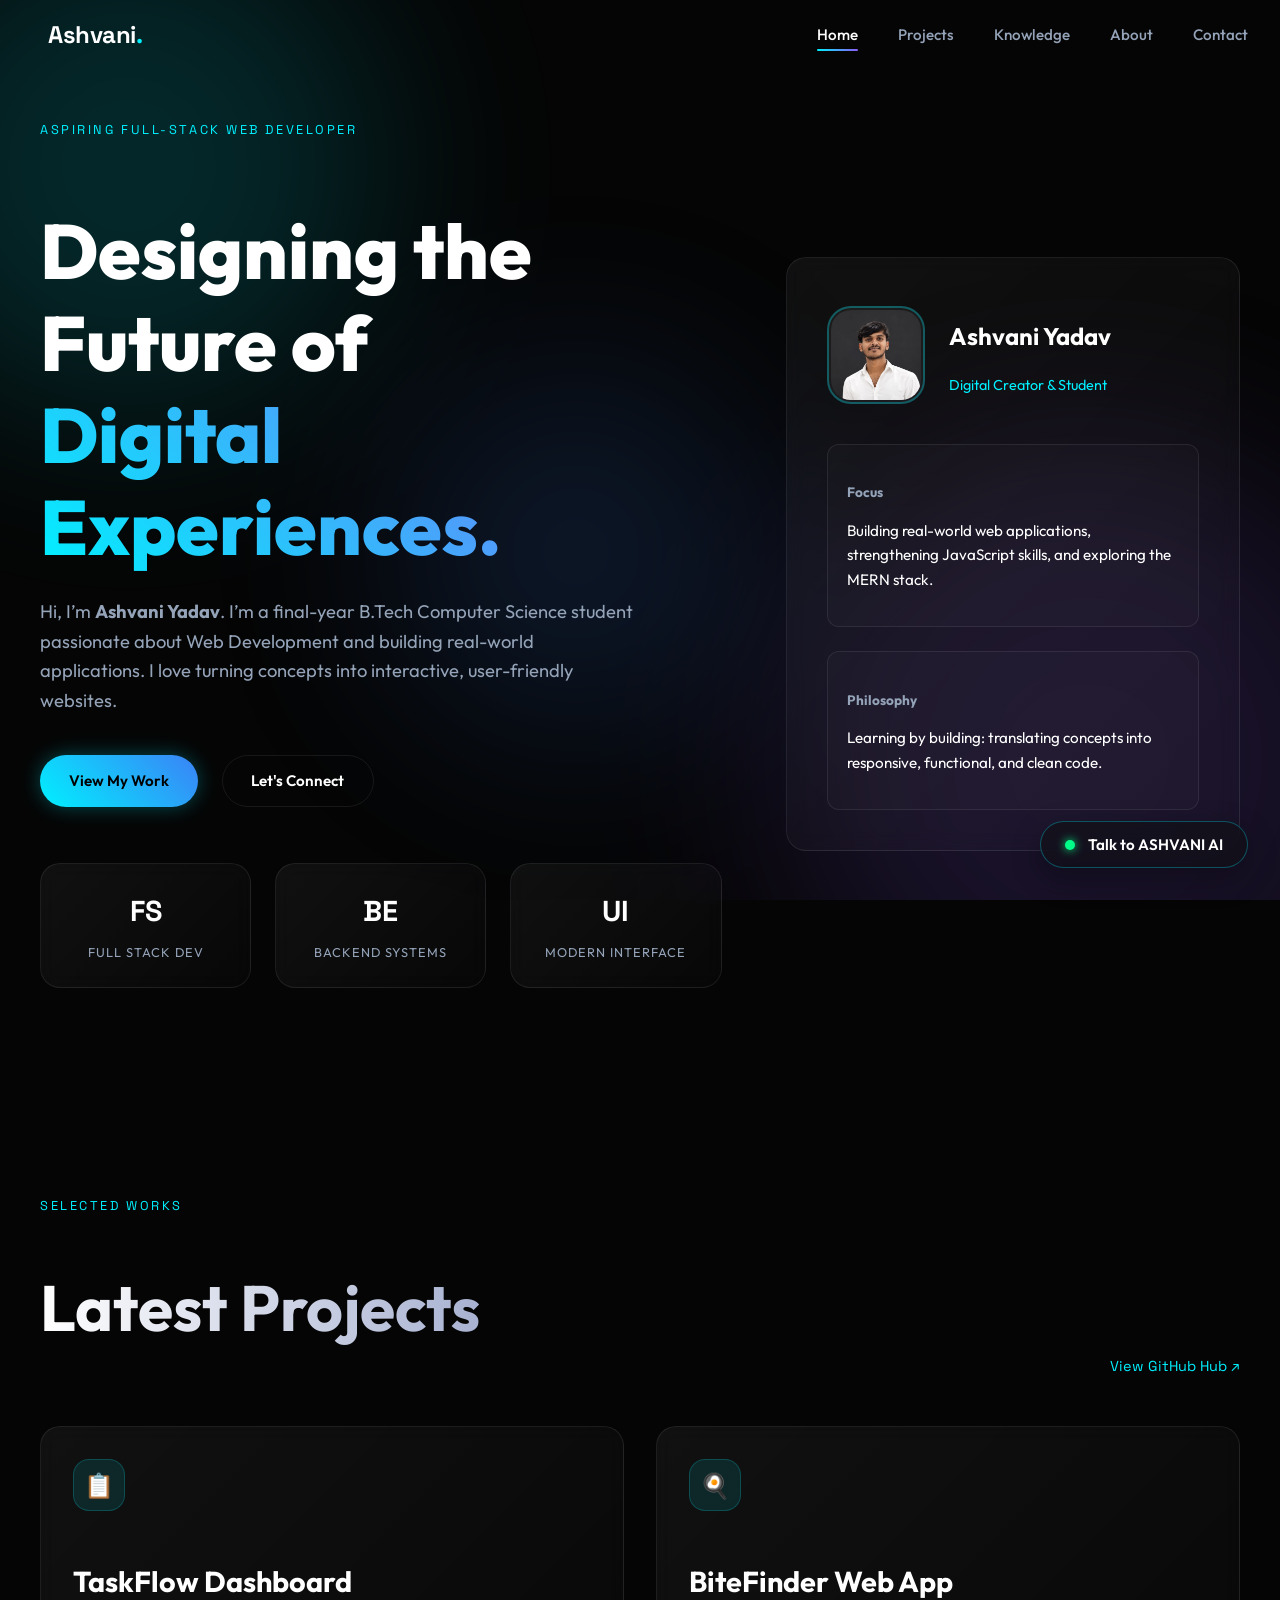
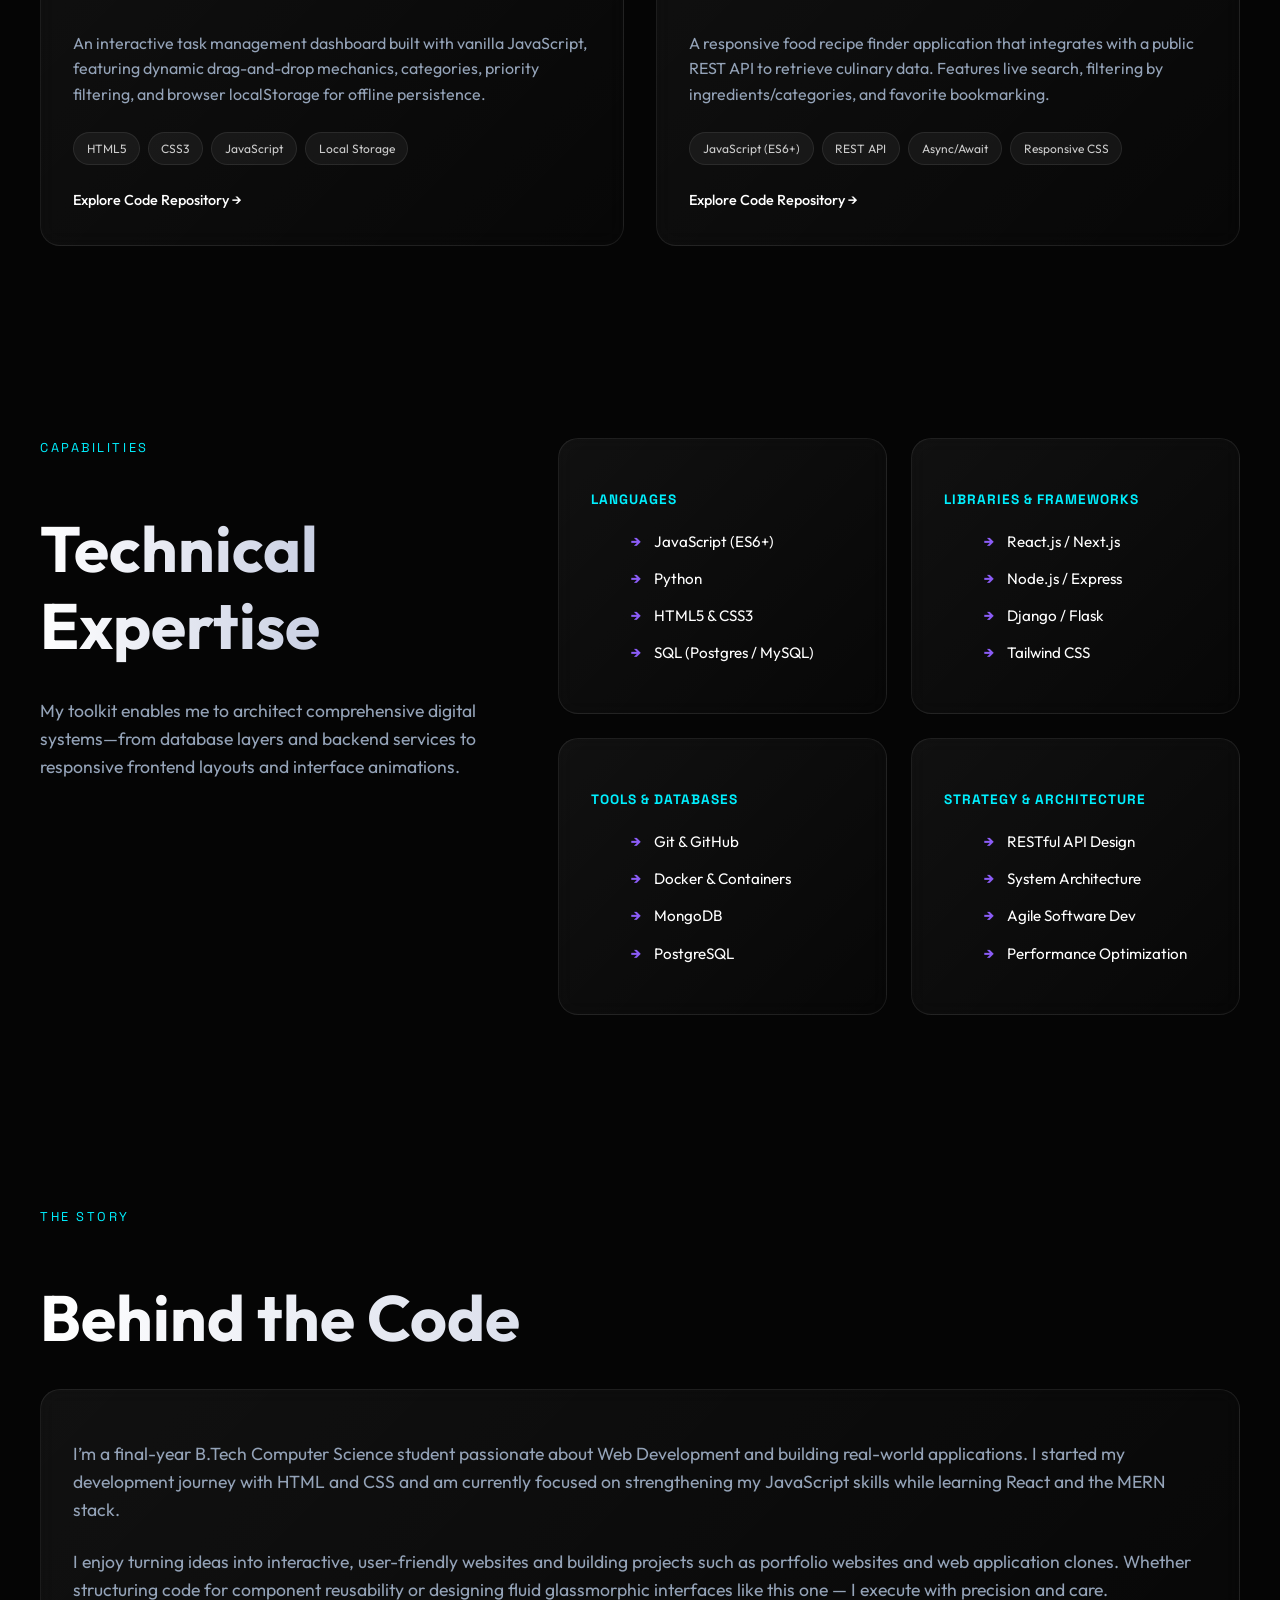
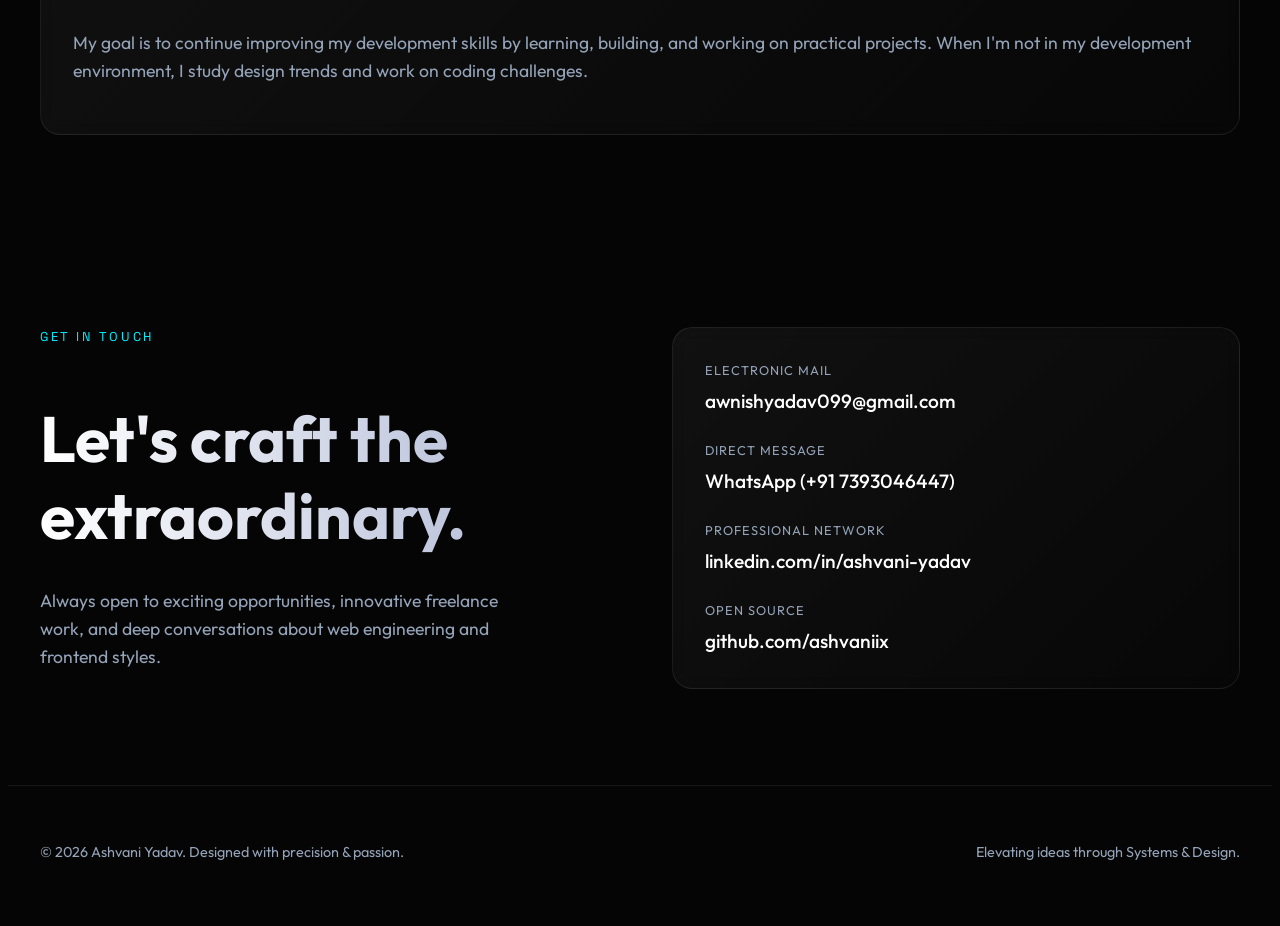
==== commit 07fe3282: "updated project" ====
--- a/index.html
+++ b/index.html
@@ -6,6 +6,19 @@
   <title>Ashvani Yadav | Portfolio</title>
   <meta name="description" content="Ashvani Yadav is a final-year B.Tech CSE student and aspiring Full-Stack Web Developer passionate about building interactive, user-friendly web applications.">
   <link rel="stylesheet" href="style.css">
+  <script type="application/ld+json">
+{
+  "@context": "https://schema.org",
+  "@type": "Person",
+  "name": "Ashvani Yadav",
+  "url": "https://ashvaniix.github.io/ashvani-portfolio/",
+  "image": "https://ashvaniix.github.io/ashvani-portfolio/profile_avatar.png",
+  "sameAs": [
+    "https://github.com/ashvaniix",
+    "https://www.linkedin.com/in/ashvani-yadav-378033320"
+  ]
+}
+</script>
 </head>
 <body>
 
@@ -66,7 +79,7 @@
         <div class="hero-visual reveal">
           <div class="glass-card profile-card">
             <div class="profile-header">
-              <img src="my-profile.png" alt="Ashvani Yadav Avatar" class="profile-img">
+              <img src="profile.png" alt="Ashvani Yadav Avatar" class="profile-img">
               <div class="profile-info">
                 <h3>Ashvani Yadav</h3>
                 <p>Digital Creator & Student</p>
--- a/style.css
+++ b/style.css
@@ -7,6 +7,32 @@
   --text-main: #ffffff;
   --text-muted: #94a3b8;
   --accent-cyan: #00f0ff;
+  --accent-blue: #3b82f6;
+  --accent-purple: #8b5cf6;
+  --glass-border: rgba(255, 255, 255, 0.08);
+  --glass-bg: rgba(15, 16, 20, 0.6);
+  --font-main: 'Outfit', sans-serif;
+  --font-mono: 'Space Grotesk', sans-serif;
+}
+
+
+
+
+
+
+
+
+
+  --font-main: 'Outfit', sans-serif;
+  --font-mono: 'Space Grotesk', sans-serif;
+}
+
+
+
+
+
+
+
   --accent-blue: #3b82f6;
   --accent-purple: #8b5cf6;
   --glass-border: rgba(255, 255, 255, 0.08);
